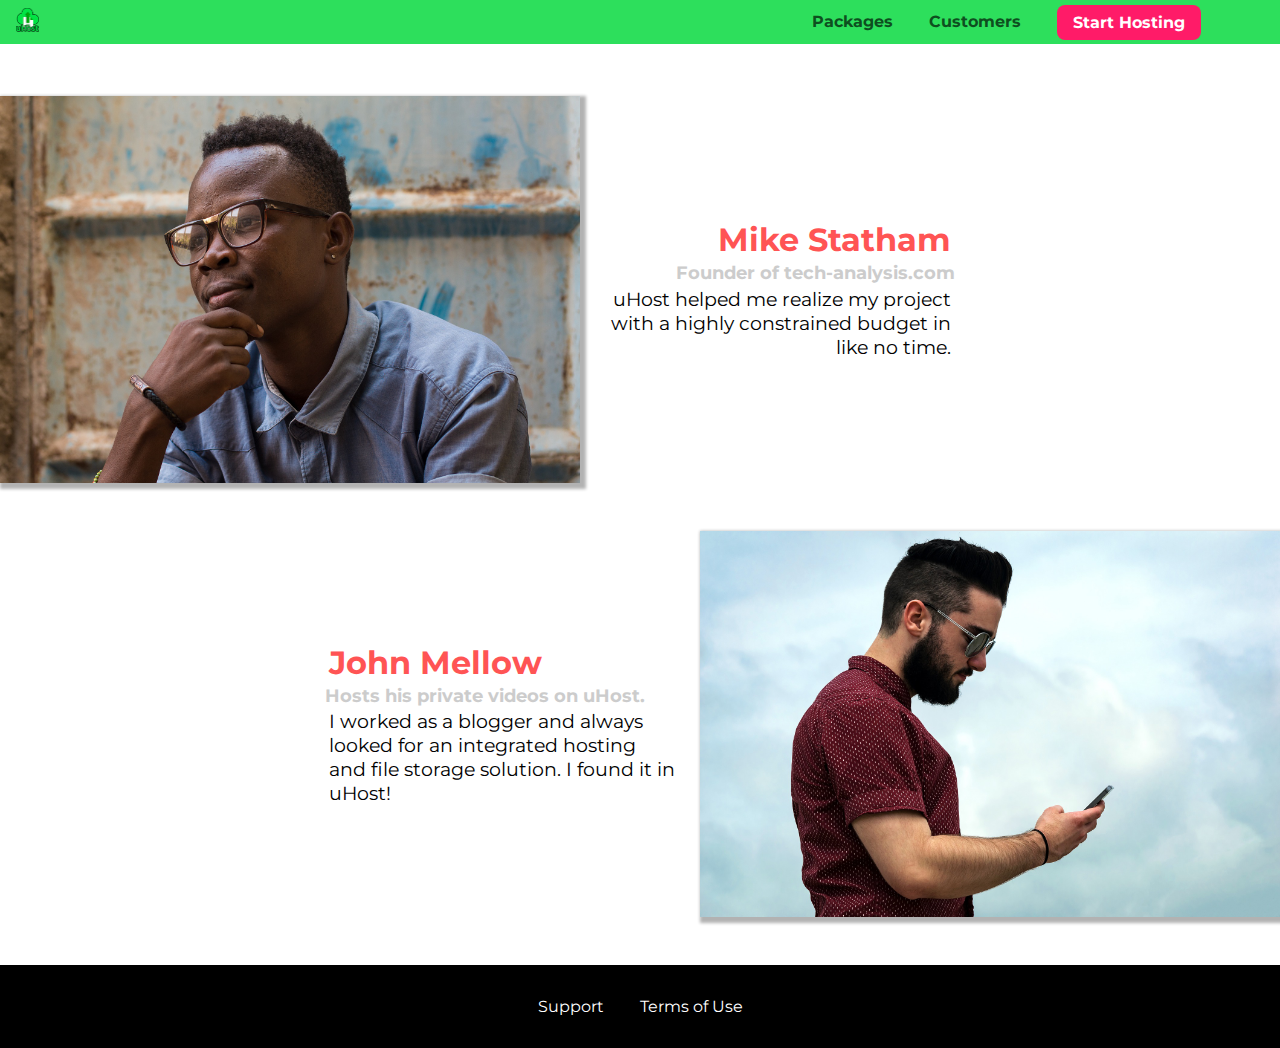
==== customers/index.html @ dae8d8c2 "adiciona pagina de hosting" ====
<!DOCTYPE html>
<html lang="en">
  <head>
    <meta charset="UTF-8" />
    <meta name="viewport" content="width=device-width, initial-scale=1.0" />
    <meta http-equiv="X-UA-Compatible" content="ie=edge" />
    <title>uHost Customers</title>
    <link rel="shortcut icon" href="../favicon.png" />
    <link
      href="https://fonts.googleapis.com/css?family=Anton|Montserrat:400,700"
      rel="stylesheet"
    />
    <link rel="stylesheet" href="../shared.css" />
    <link rel="stylesheet" href="customers.css" />
  </head>

  <body>
    <div class="backdrop"></div>
    <header class="main-header">
      <div>
        <a class="main-header__brand" href="../index.html">
          <img src="../images/uhost-icon.png" alt="uHost icon" />
        </a>
      </div>
      <nav class="main-nav">
        <ul class="main-nav__items">
          <li class="main-nav__item">
            <a href="../packages/index.html">Packages</a>
          </li>
          <li class="main-nav__item">
            <a href="index.html">Customers</a>
          </li>
          <li class="main-nav__item main-nav__item--cta">
            <a href="start-hosting/index.html">Start Hosting</a>
          </li>
        </ul>
      </nav>
    </header>
    <main>
      <div>
        <div class="testimonial" id="customer-1">
          <div class="testimonial__image-container">
            <img
              src="../images/customer-1.jpg"
              alt="Mike Statham - Customer"
              class="testimonial__image"
            />
          </div>
          <div class="testimonial__info">
            <h1 class="testimonial__name">Mike Statham</h1>
            <h2 class="testimonial__subtitle">
              Founder of
              <a href="tech-analysis.com">tech-analysis.com</a>
            </h2>
            <p class="testimonial__text">
              uHost helped me realize my project with a highly constrained
              budget in like no time.
            </p>
          </div>
        </div>
        <div class="testimonial" id="customer-2">
          <div class="testimonial__info">
            <h1 class="testimonial__name">John Mellow</h1>
            <h2 class="testimonial__subtitle">
              Hosts his private videos on uHost.
            </h2>
            <p class="testimonial__text">
              I worked as a blogger and always looked for an integrated hosting
              and file storage solution. I found it in uHost!
            </p>
          </div>
          <div class="testimonial__image-container">
            <img
              src="../images/customer-2.jpg"
              alt="John Mellow - Customer"
              class="testimonial__image"
            />
          </div>
        </div>
      </div>
    </main>
    <footer class="main-footer">
      <nav>
        <ul class="main-footer__links">
          <li class="main-footer__link">
            <a href="#">Support</a>
          </li>
          <li class="main-footer__link">
            <a href="#">Terms of Use</a>
          </li>
        </ul>
      </nav>
    </footer>
  </body>
</html>
---- shared.css ----
* {
  box-sizing: border-box;
}

body {
  font-family: 'Montserrat', sans-serif;
  margin: 0;
  overflow-x: hidden;
}

.backdrop {
  position: fixed;
  display: none;
  top: 0;
  left: 0;
  z-index: 100;
  width: 100vw;
  height: 100vh;
  background: rgba(0, 0, 0, 0.5);
}

.main-header {
  width: 100%;
  position: fixed;
  top: 0;
  left: 0;
  background: #2ddf5c;
  padding: 0.5rem 1rem;
  z-index: 1;
}

.main-header > div {
  display: inline-block;
  vertical-align: middle;
}

.main-header__brand {
  color: #0e4f1f;
  text-decoration: none;
  font-weight: bold;
  font-size: 1.5rem;
  height: 1.5rem;
  /* width: 20px; */
  display: inline-block;
}

.main-header__brand img {
  height: 100%;
  /* width: 100%; */
}

.main-nav {
  display: inline-block;
  text-align: right;
  width: calc(100% - 74px);
  vertical-align: middle;
}

.main-nav__items {
  margin: 0;
  padding: 0;
  list-style: none;
}

.main-nav__item {
  display: inline-block;
  margin: 0 1rem;
}

.main-nav__item a,
.mobile-nav__item a {
  text-decoration: none;
  color: #0e4f1f;
  font-weight: bold;
  padding: 0.2rem 0;
}

.main-nav__item a:hover,
.main-nav__item a:active {
  color: white;
  border-bottom: 5px solid white;
}

.main-nav__item--cta a,
.mobile-nav__item--cta a {
  color: white;
  background: #ff1b68;
  padding: 0.5rem 1rem;
  border-radius: 8px;
}

.main-nav__item--cta a:hover,
.main-nav__item--cta a:active,
.mobile-nav__item--cta a:hover,
.mobile-nav__item--cta a:active {
  color: #ff1b68;
  background: white;
  border: none;
}

.main-footer {
  background: black;
  padding: 2rem;
  margin-top: 3rem;
}

.main-footer__links {
  list-style: none;
  margin: 0;
  padding: 0;
  text-align: center;
}

.main-footer__link {
  display: inline-block;
  margin: 0 1rem;
}

.main-footer__link a {
  color: white;
  text-decoration: none;
}

.main-footer__link a:hover,
.main-footer__link a:active {
  color: #ccc;
}

.mobile-nav {
  display: none;
  position: fixed;
  z-index: 101;
  top: 0;
  left: 0;
  background: white;
  width: 50%;
  height: 100vh;
}

.mobile-nav__items {
  width: 90%;
  height: 100%;
  list-style: none;
  margin: 10% auto;
  padding: 0;
  text-align: center;
}

.mobile-nav__item {
  margin: 1rem 0;
}

.mobile-nav__item a {
  font-size: 1.5rem;
}

.button {
  background: #0e4f1f;
  color: white;
  font: inherit;
  border: 1.5px solid #0e4f1f;
  padding: 0.5rem;
  border-radius: 8px;
  font-weight: bold;
  cursor: pointer;
}

.button:hover,
.button:active {
  background: white;
  color: #0e4f1f;
}

.button:focus {
  outline: none;
}
---- customers/customers.css ----
.testimonial {
  font-size: 1.2rem;
  margin: 3rem 0;
}

.testimonial__list {
  width: 80%;
  margin: auto;
}

.testimonial:first-of-type {
  margin-top: 6rem;
}

.testimonial__image-container {
  width: 65%;
  max-width: 580px;
  display: inline-block;
  vertical-align: middle;
  box-shadow: 3px 3px 3px 3px rgba(0, 0, 0, 0.3);
}

.testimonial__image {
  width: 100%;
  vertical-align: top;
}

.testimonial__info {
  text-align: right;
  padding: 0.9rem;
  display: inline-block;
  vertical-align: middle;
  width: 30%;
}

#customer-2.testimonial {
  text-align: right;
}

#customer-2 .testimonial__info {
  text-align: left;
}

.testimonial__name {
  margin: 0.2rem;
  color: #ff5454;
  font-size: 2rem;
}

.testimonial__subtitle {
  margin: 0;
  color: #ccc;
  font-size: 1.1rem;
}

.testimonial__subtitle a {
  color: inherit;
  text-decoration: none;
}

.testimonial__subtitle a:hover,
.testimonial__subtitle a:active {
  color: #7a7a7a;
}

.testimonial__text {
  margin: 0.2rem;
}
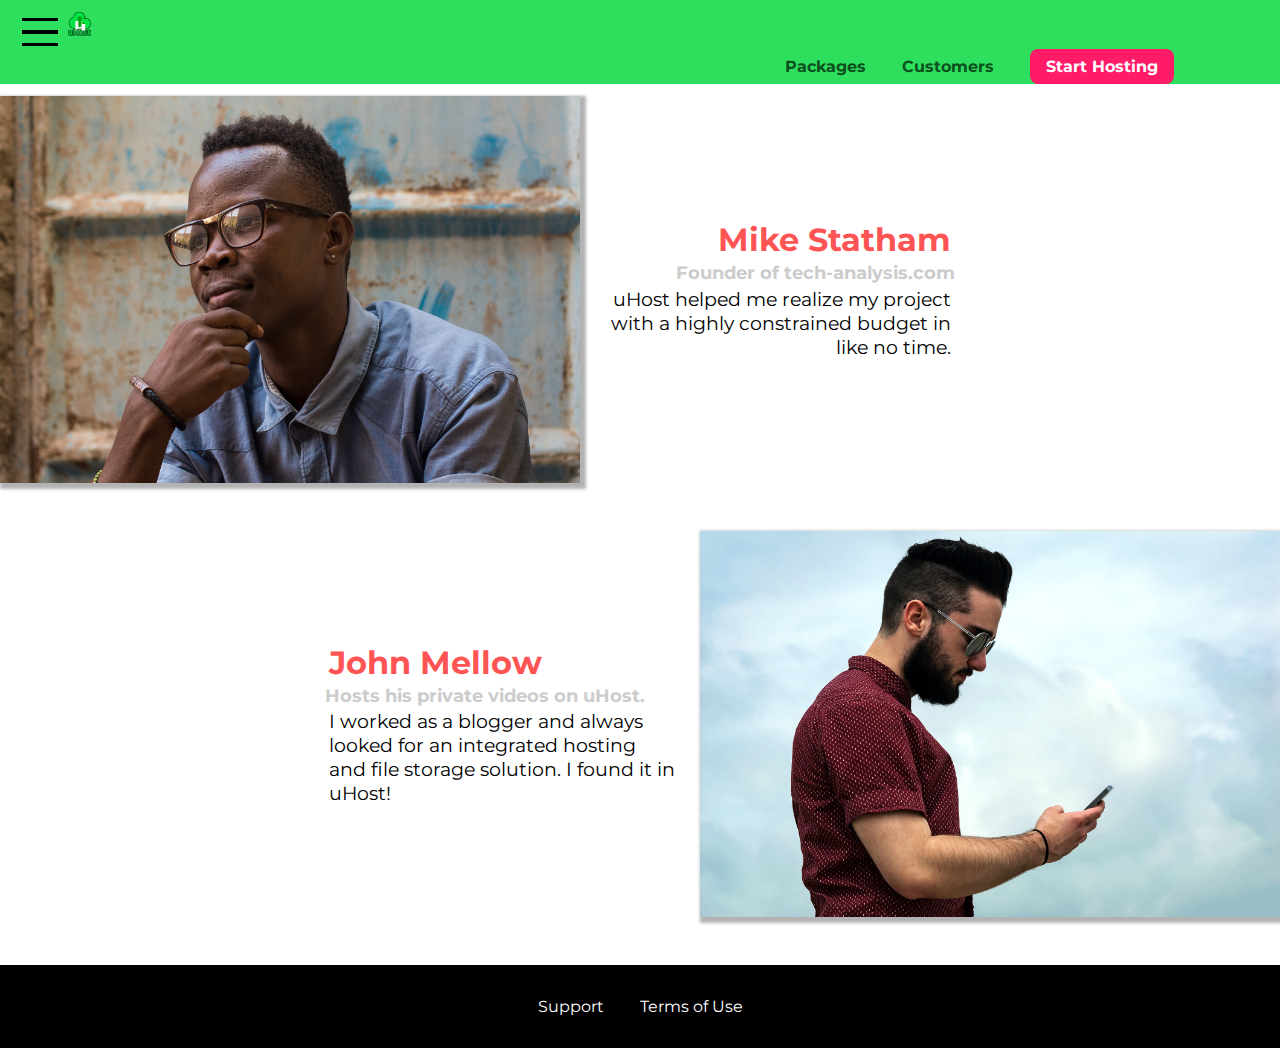
==== commit 21abd199: "adiciona sidebar" ====
--- a/customers/index.html
+++ b/customers/index.html
@@ -18,6 +18,11 @@
     <div class="backdrop"></div>
     <header class="main-header">
       <div>
+        <button class="toggle-button">
+          <span class="toggle-button__bar"></span>
+          <span class="toggle-button__bar"></span>
+          <span class="toggle-button__bar"></span>
+        </button>
         <a class="main-header__brand" href="../index.html">
           <img src="../images/uhost-icon.png" alt="uHost icon" />
         </a>
@@ -31,11 +36,24 @@
             <a href="index.html">Customers</a>
           </li>
           <li class="main-nav__item main-nav__item--cta">
-            <a href="start-hosting/index.html">Start Hosting</a>
+            <a href="../start-hosting/index.html">Start Hosting</a>
           </li>
         </ul>
       </nav>
     </header>
+    <nav class="mobile-nav">
+      <ul class="mobile-nav__items">
+        <li class="mobile-nav__item">
+          <a href="../packages/index.html">Packages</a>
+        </li>
+        <li class="mobile-nav__item">
+          <a href="index.html">Customers</a>
+        </li>
+        <li class="mobile-nav__item mobile-nav__item--cta">
+          <a href="../start-hosting/index.html">Start Hosting</a>
+        </li>
+      </ul>
+    </nav>
     <main>
       <div>
         <div class="testimonial" id="customer-1">
@@ -91,5 +109,6 @@
         </ul>
       </nav>
     </footer>
+    <script src="../shared.js"></script>
   </body>
 </html>
--- a/shared.css
+++ b/shared.css
@@ -32,6 +32,28 @@
 .main-header > div {
   display: inline-block;
   vertical-align: middle;
+}
+
+.toggle-button {
+  width: 3rem;
+  background: transparent;
+  border: none;
+  cursor: pointer;
+  padding-top: 0;
+  padding-bottom: 0;
+  vertical-align: middle;
+}
+
+.toggle-button:focus {
+  outline: none;
+}
+
+.toggle-button__bar {
+  width: 100%;
+  height: 0.2rem;
+  background: black;
+  display: block;
+  margin: 0.6rem 0;
 }
 
 .main-header__brand {
